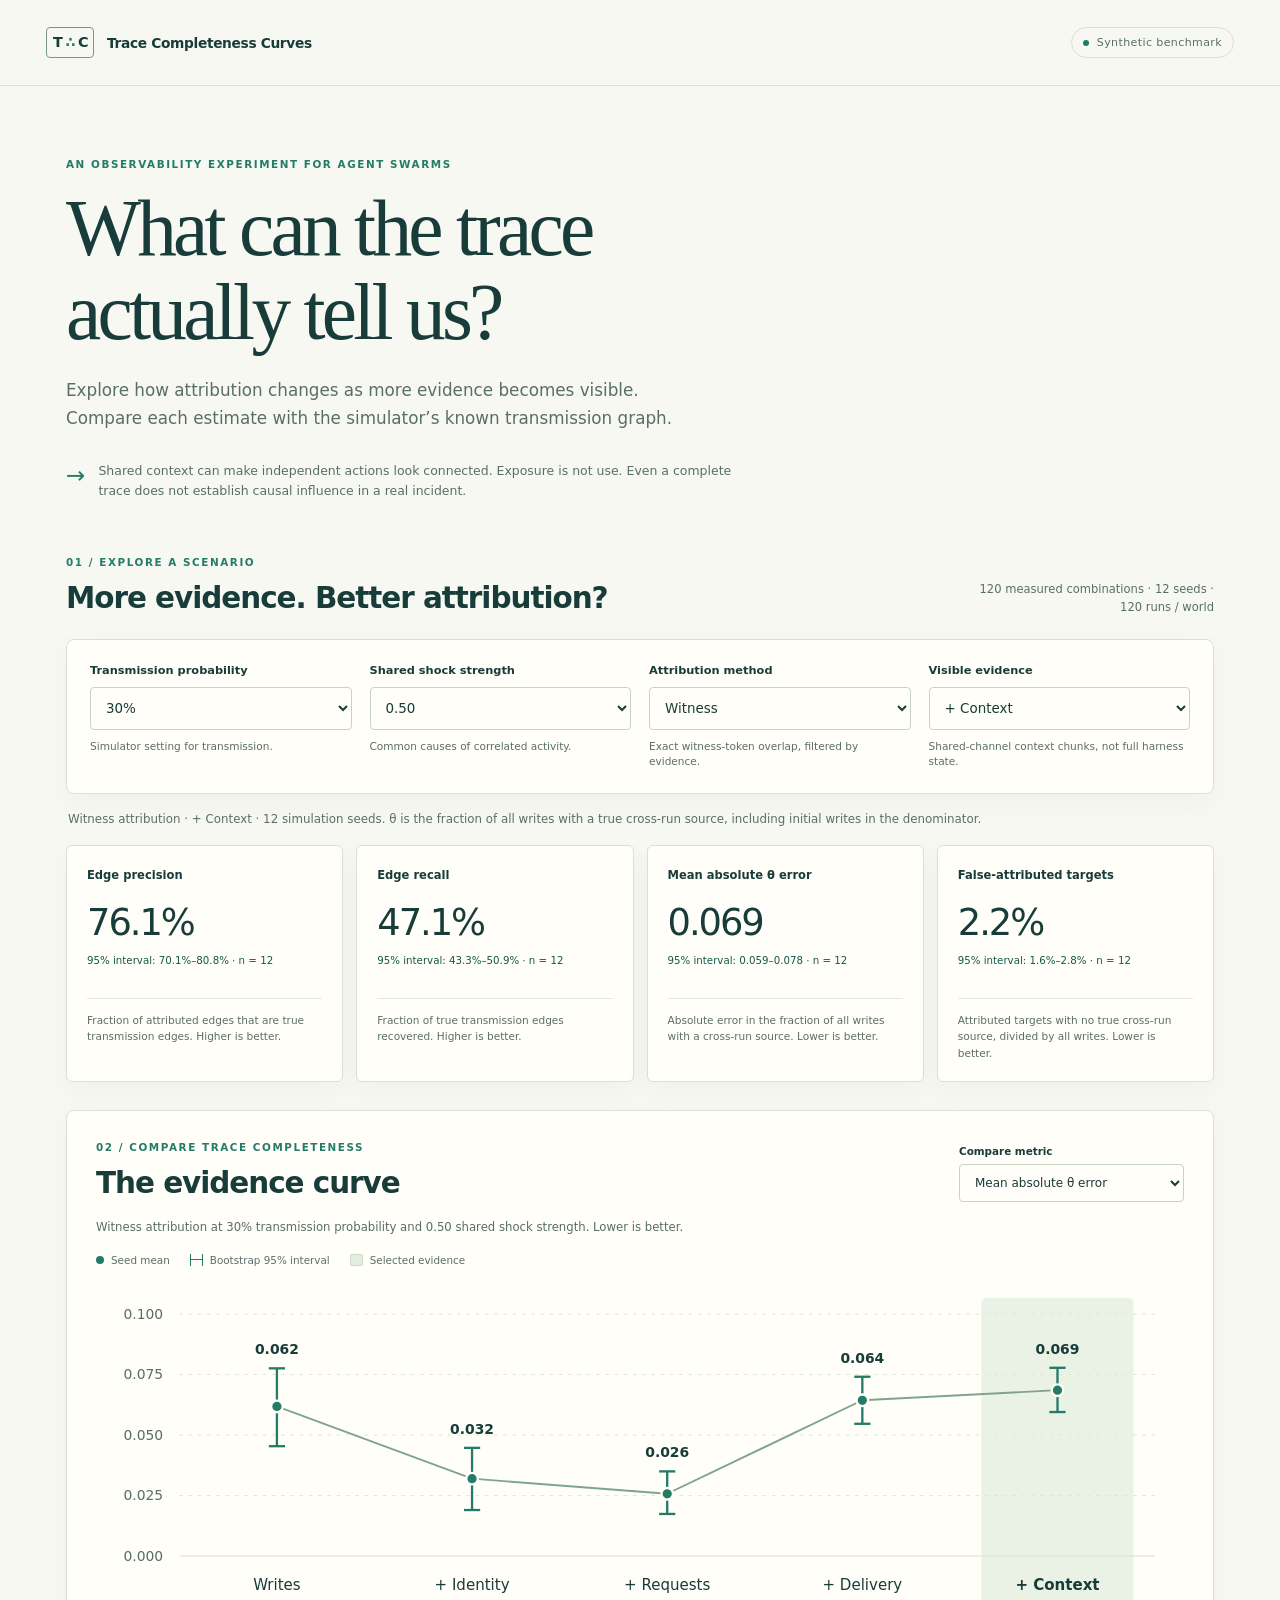
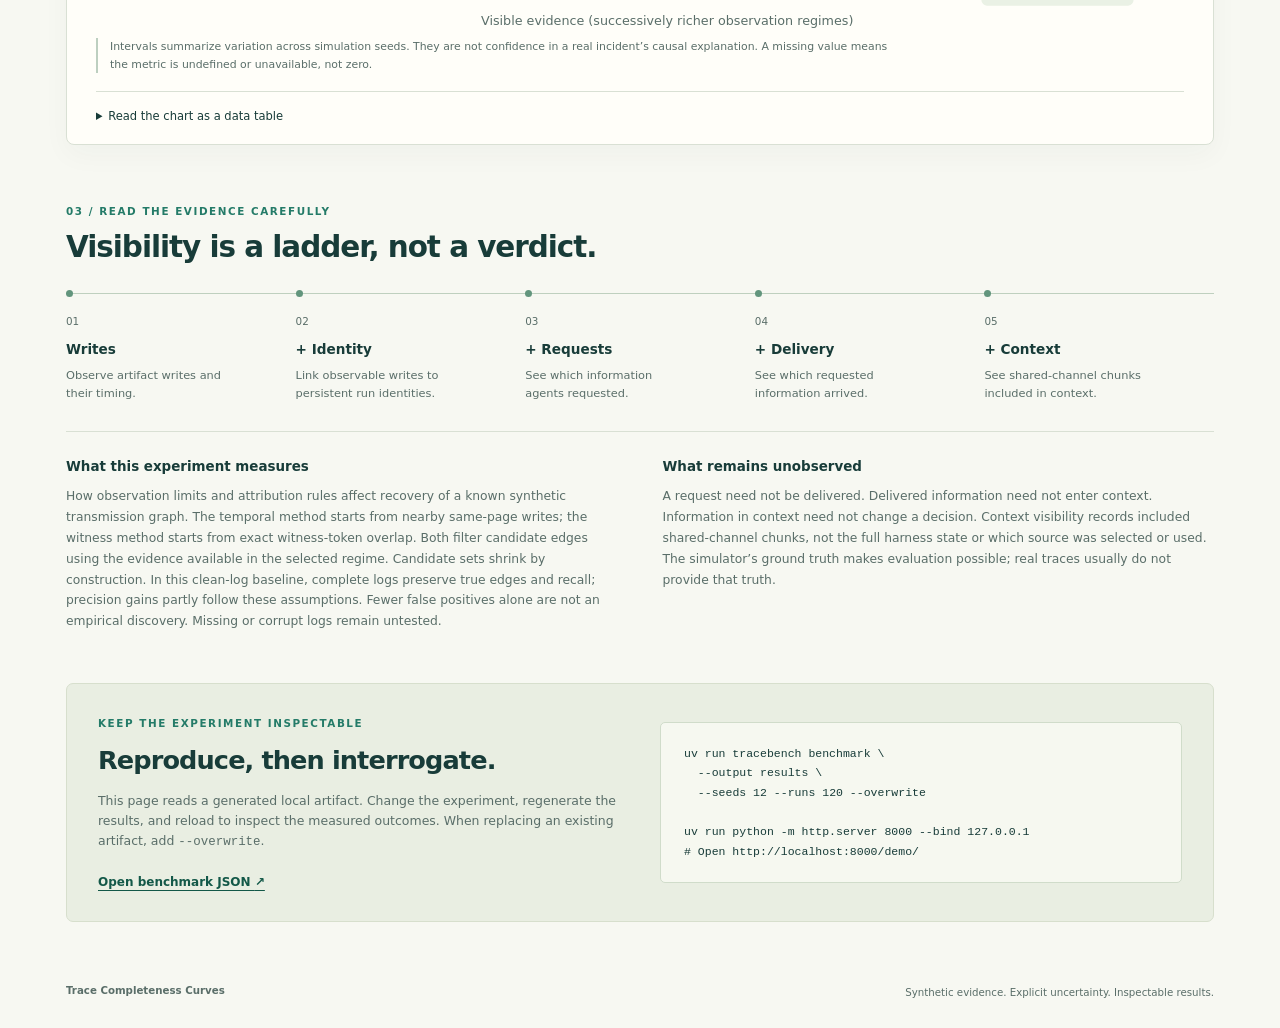
==== demo/index.html @ 36be8fa3 "Build trace completeness benchmark and evidence explorer" ====
<!doctype html>
<html lang="en">
  <head>
    <meta charset="utf-8">
    <meta name="viewport" content="width=device-width, initial-scale=1">
    <meta name="color-scheme" content="light">
    <title>Trace Completeness Curves · Evidence explorer</title>
    <link rel="stylesheet" href="style.css">
    <script src="app.js" defer></script>
  </head>
  <body>
    <a class="skip-link" href="#main">Skip to evidence explorer</a>
    <header class="site-header">
      <a class="brand" href="./" aria-label="Trace Completeness Curves home"><span class="brand-mark" aria-hidden="true">T<span>∴</span>C</span> Trace Completeness Curves</a>
      <span class="artifact-badge"><span aria-hidden="true"></span> Synthetic benchmark</span>
    </header>

    <main id="main">
      <section class="intro" aria-labelledby="page-title">
        <p class="eyebrow">An observability experiment for agent swarms</p>
        <h1 id="page-title">What can the trace<br>actually tell us?</h1>
        <p class="lead">Explore how attribution changes as more evidence becomes visible. Compare each estimate with the simulator’s known transmission graph.</p>
        <div class="intro-note"><span class="note-symbol" aria-hidden="true">→</span><p>Shared context can make independent actions look connected. Exposure is not use. Even a complete trace does not establish causal influence in a real incident.</p></div>
      </section>

      <section id="load-state" class="load-state" aria-live="polite" aria-atomic="true">
        <p id="load-title" class="load-title">Loading local experiment results…</p>
        <p id="load-detail">Reading results/benchmark.json. No example measurements are substituted.</p>
        <div id="recovery" hidden>
          <p>Generate the benchmark from the repository root, then serve this page over HTTP:</p>
          <pre><code>uv run tracebench benchmark --output results --seeds 12 --runs 120 --overwrite
uv run python -m http.server 8000 --bind 127.0.0.1</code></pre>
          <p>Open <code>http://localhost:8000/demo/</code>.</p>
          <button type="button" id="retry-button" class="retry-button">Try loading again <span aria-hidden="true">↻</span></button>
        </div>
      </section>

      <section id="explorer" hidden aria-labelledby="explorer-title">
        <div class="section-heading">
          <div><p class="eyebrow">01 / Explore a scenario</p><h2 id="explorer-title">More evidence. Better attribution?</h2></div>
          <p id="dataset-status" class="dataset-status"></p>
        </div>

        <form class="controls" aria-label="Experiment controls" onsubmit="return false">
          <div class="control"><label for="transmission">Transmission probability</label><select id="transmission"></select><p>Simulator setting for transmission.</p></div>
          <div class="control"><label for="shock">Shared shock strength</label><select id="shock"></select><p>Common causes of correlated activity.</p></div>
          <div class="control"><label for="method">Attribution method</label><select id="method"></select><p id="method-detail"></p></div>
          <div class="control"><label for="regime">Visible evidence</label><select id="regime"></select><p id="regime-detail"></p></div>
        </form>

        <div id="scenario-summary" class="scenario-summary" aria-live="polite" aria-atomic="true"></div>
        <div id="metrics" class="metric-grid" aria-label="Selected experiment metrics">
          <article class="metric-card"><p class="metric-label">Edge precision</p><p class="metric-value" id="precision-value">—</p><p class="metric-interval" id="precision-interval"></p><p class="metric-definition">Fraction of attributed edges that are true transmission edges. Higher is better.</p></article>
          <article class="metric-card"><p class="metric-label">Edge recall</p><p class="metric-value" id="recall-value">—</p><p class="metric-interval" id="recall-interval"></p><p class="metric-definition">Fraction of true transmission edges recovered. Higher is better.</p></article>
          <article class="metric-card"><p class="metric-label">Mean absolute θ error</p><p class="metric-value" id="absolute_error-value">—</p><p class="metric-interval" id="absolute_error-interval"></p><p class="metric-definition">Absolute error in the fraction of all writes with a cross-run source. Lower is better.</p></article>
          <article class="metric-card"><p class="metric-label">False-attributed targets</p><p class="metric-value" id="false_attributed_target_fraction-value">—</p><p class="metric-interval" id="false_attributed_target_fraction-interval"></p><p class="metric-definition">Attributed targets with no true cross-run source, divided by all writes. Lower is better.</p></article>
        </div>

        <section class="chart-panel" aria-labelledby="chart-heading">
          <div class="chart-heading"><div><p class="eyebrow">02 / Compare trace completeness</p><h2 id="chart-heading">The evidence curve</h2></div><div class="chart-metric"><label for="chart-metric">Compare metric</label><select id="chart-metric"><option value="absolute_error">Mean absolute θ error</option><option value="precision">Edge precision</option><option value="recall">Edge recall</option><option value="false_attributed_target_fraction">False-attributed targets</option><option value="false_positive_edges_per_target">False-positive edges / target</option></select></div></div>
          <p id="chart-description" class="chart-description"></p>
          <div class="chart-legend"><span><i class="legend-point" aria-hidden="true"></i> Seed mean</span><span><i class="legend-interval" aria-hidden="true"></i> Bootstrap 95% interval</span><span><i class="legend-selected" aria-hidden="true"></i> Selected evidence</span></div>
          <div id="chart" class="chart"></div>
          <p class="uncertainty-note">Intervals summarize variation across simulation seeds. They are not confidence in a real incident’s causal explanation. A missing value means the metric is undefined or unavailable, not zero.</p>
          <details class="data-table-disclosure"><summary>Read the chart as a data table</summary><div class="table-scroll"><table><caption id="table-caption">Measurements by visible evidence</caption><thead><tr><th scope="col">Visible evidence</th><th scope="col">Mean</th><th scope="col">95% interval</th><th scope="col">Seeds with a value</th></tr></thead><tbody id="chart-table"></tbody></table></div></details>
        </section>
      </section>

      <section class="interpretation" aria-labelledby="interpretation-heading">
        <div class="section-heading"><div><p class="eyebrow">03 / Read the evidence carefully</p><h2 id="interpretation-heading">Visibility is a ladder, not a verdict.</h2></div></div>
        <ol class="evidence-ladder">
          <li><span class="step-number">01</span><h3>Writes</h3><p>Observe artifact writes and their timing.</p></li>
          <li><span class="step-number">02</span><h3>+ Identity</h3><p>Link observable writes to persistent run identities.</p></li>
          <li><span class="step-number">03</span><h3>+ Requests</h3><p>See which information agents requested.</p></li>
          <li><span class="step-number">04</span><h3>+ Delivery</h3><p>See which requested information arrived.</p></li>
          <li><span class="step-number">05</span><h3>+ Context</h3><p>See shared-channel chunks included in context.</p></li>
        </ol>
        <div class="reading-notes"><article><h3>What this experiment measures</h3><p>How observation limits and attribution rules affect recovery of a known synthetic transmission graph. The temporal method starts from nearby same-page writes; the witness method starts from exact witness-token overlap. Both filter candidate edges using the evidence available in the selected regime. Candidate sets shrink by construction. In this clean-log baseline, complete logs preserve true edges and recall; precision gains partly follow these assumptions. Fewer false positives alone are not an empirical discovery. Missing or corrupt logs remain untested.</p></article><article><h3>What remains unobserved</h3><p>A request need not be delivered. Delivered information need not enter context. Information in context need not change a decision. Context visibility records included shared-channel chunks, not the full harness state or which source was selected or used. The simulator’s ground truth makes evaluation possible; real traces usually do not provide that truth.</p></article></div>
      </section>

      <section class="reproduce" aria-labelledby="reproduce-heading"><div><p class="eyebrow">Keep the experiment inspectable</p><h2 id="reproduce-heading">Reproduce, then interrogate.</h2><p>This page reads a generated local artifact. Change the experiment, regenerate the results, and reload to inspect the measured outcomes. When replacing an existing artifact, add <code>--overwrite</code>.</p><a href="../results/benchmark.json" class="artifact-link">Open benchmark JSON <span aria-hidden="true">↗</span></a></div><pre><code>uv run tracebench benchmark \
  --output results \
  --seeds 12 --runs 120 --overwrite

uv run python -m http.server 8000 --bind 127.0.0.1
# Open http://localhost:8000/demo/</code></pre></section>
    </main>
    <footer><span>Trace Completeness Curves</span><p>Synthetic evidence. Explicit uncertainty. Inspectable results.</p></footer>
  </body>
</html>
---- demo/style.css ----
:root {
  --ink:#183c39;
  --muted:#5a6e69;
  --paper:#f7f8f2;
  --surface:#fffef9;
  --border:#d9e0d4;
  --accent:#247b68;
  --accent-dark:#135848;
  --accent-pale:#e3eee1;
  --warning:#8c4f26;
  --shadow:0 10px 28px rgba(32,60,43,.035);
  font-family:Inter,ui-sans-serif,system-ui,-apple-system,BlinkMacSystemFont,"Segoe UI",sans-serif;
  color:var(--ink);
  background:var(--paper);
  font-synthesis:none;
  text-rendering:optimizeLegibility;
}
* {
  box-sizing:border-box;
}
body {
  margin:0;
}
a {
  color:var(--accent-dark);
  text-underline-offset:4px;
}
button,input,select {
  font:inherit;
}
button,select {
  cursor:pointer;
}
button:focus-visible,select:focus-visible,a:focus-visible,summary:focus-visible {
  outline:3px solid #b36124;
  outline-offset:4px;
}
p,h1,h2,h3 {
  margin:0;
}
p {
  line-height:1.6;
}
h1,h2,h3 {
  font-weight:550;
}
h2 {
  font-size:clamp(1.4rem,2.3vw,1.9rem);
  line-height:1.25;
  letter-spacing:-.035em;
}
h3 {
  font-size:1rem;
}
main {
  max-width:1240px;
  margin:auto;
  padding:0 46px;
}
.site-header {
  display:flex;
  align-items:center;
  justify-content:space-between;
  gap:20px;
  max-width:1360px;
  margin:auto;
  padding:27px 46px;
  border-bottom:1px solid var(--border);
}
.brand {
  display:flex;
  align-items:center;
  gap:13px;
  color:var(--ink);
  font-size:.86rem;
  font-weight:600;
  text-decoration:none;
  letter-spacing:-.025em;
}
.brand-mark {
  border:1px solid #78998a;
  border-radius:4px;
  padding:7px 6px;
  font-size:.9rem;
  line-height:1;
  letter-spacing:-.1em;
}
.brand-mark span {
  color:var(--accent);
  padding:0 4px;
}
.artifact-badge {
  display:flex;
  align-items:center;
  gap:8px;
  border:1px solid var(--border);
  border-radius:25px;
  font-size:.69rem;
  letter-spacing:.035em;
  padding:8px 11px;
  color:var(--muted);
  white-space:nowrap;
}
.artifact-badge>span {
  height:6px;
  width:6px;
  background:var(--accent);
  border-radius:50%;
}
.skip-link {
  position:absolute;
  top:-100px;
  left:20px;
  padding:12px;
  background:var(--surface);
  z-index:10;
}
.skip-link:focus {
  top:10px;
}
.intro {
  position:relative;
  padding:70px 0 53px;
  max-width:880px;
}
.eyebrow {
  text-transform:uppercase;
  letter-spacing:.15em;
  font-size:.65rem;
  font-weight:650;
  color:var(--accent);
  margin-bottom:13px;
}
h1 {
  font-family:Georgia,"Times New Roman",serif;
  font-weight:400;
  font-size:clamp(2.8rem,6.2vw,5.1rem);
  line-height:1.06;
  letter-spacing:-.047em;
}
.lead {
  color:var(--muted);
  max-width:615px;
  font-size:1.05rem;
  line-height:1.65;
  margin-top:23px;
}
.intro-note {
  display:flex;
  align-items:flex-start;
  gap:13px;
  max-width:670px;
  margin-top:29px;
}
.intro-note p {
  font-size:.78rem;
  color:var(--muted);
  line-height:1.6;
}
.note-symbol {
  font-size:1.45rem;
  line-height:1.2;
  color:var(--accent);
}
.section-heading {
  display:flex;
  justify-content:space-between;
  align-items:flex-end;
  gap:24px;
  margin-bottom:22px;
}
.section-heading .eyebrow,.chart-heading .eyebrow {
  margin-bottom:9px;
}
.dataset-status {
  font-size:.72rem;
  color:var(--muted);
  text-align:right;
  max-width:250px;
}
.controls {
  display:grid;
  grid-template-columns:repeat(4,minmax(0,1fr));
  gap:18px;
  background:var(--surface);
  border:1px solid var(--border);
  border-radius:8px;
  padding:23px;
  box-shadow:var(--shadow);
}
label {
  display:block;
  font-size:.71rem;
  font-weight:650;
  margin-bottom:10px;
}
select {
  width:100%;
  min-height:43px;
  border:1px solid #c7d3c5;
  border-radius:4px;
  color:var(--ink);
  padding:9px 28px 9px 11px;
  background-color:var(--surface);
  font-size:.84rem;
  line-height:1.4;
}
select:hover {
  border-color:var(--accent);
}
.control p {
  color:var(--muted);
  font-size:.66rem;
  margin-top:9px;
  line-height:1.5;
}
.scenario-summary {
  font-size:.74rem;
  color:var(--muted);
  padding:18px 2px 15px;
  min-height:51px;
}
.scenario-summary strong {
  color:var(--ink);
  font-weight:600;
}
.metric-grid {
  display:grid;
  grid-template-columns:repeat(4,minmax(0,1fr));
  gap:13px;
}
.metric-card {
  background:var(--surface);
  border:1px solid var(--border);
  border-radius:6px;
  padding:20px;
  box-shadow:var(--shadow);
}
.metric-label {
  font-size:.72rem;
  font-weight:600;
}
.metric-value {
  font-size:2.3rem;
  line-height:1.15;
  letter-spacing:-.055em;
  font-variant-numeric:tabular-nums;
  margin-top:17px;
  overflow-wrap:anywhere;
}
.metric-interval {
  font-size:.64rem;
  color:var(--accent-dark);
  margin-top:8px;
  font-variant-numeric:tabular-nums;
  min-height:32px;
}
.metric-definition {
  font-size:.66rem;
  line-height:1.55;
  color:var(--muted);
  border-top:1px solid #e5e9e0;
  margin-top:14px;
  padding-top:13px;
}
.chart-panel {
  border:1px solid var(--border);
  background:var(--surface);
  border-radius:8px;
  margin-top:28px;
  padding:28px 29px 18px;
  box-shadow:var(--shadow);
}
.chart-heading {
  display:flex;
  justify-content:space-between;
  align-items:flex-end;
  gap:24px;
}
.chart-metric {
  width:225px;
  flex-shrink:0;
}
.chart-metric label {
  font-size:.65rem;
  margin-bottom:7px;
}
.chart-metric select {
  font-size:.75rem;
  min-height:38px;
}
.chart-description {
  font-size:.73rem;
  color:var(--muted);
  margin-top:16px;
}
.chart-legend {
  display:flex;
  flex-wrap:wrap;
  gap:20px;
  margin-top:18px;
  font-size:.65rem;
  color:var(--muted);
}
.chart-legend span {
  display:flex;
  align-items:center;
  gap:7px;
}
.legend-point {
  width:8px;
  height:8px;
  border-radius:50%;
  background:var(--accent);
  display:inline-block;
}
.legend-interval {
  display:inline-block;
  width:13px;
  height:12px;
  border-left:1px solid var(--accent);
  border-right:1px solid var(--accent);
  position:relative;
}
.legend-interval:after {
  content:"";
  position:absolute;
  left:0;
  right:0;
  top:5px;
  border-top:1px solid var(--accent);
}
.legend-selected {
  display:inline-block;
  width:13px;
  height:12px;
  background:var(--accent-pale);
  border:1px solid #c9ddc6;
  border-radius:2px;
}
.chart {
  min-height:270px;
  width:100%;
  margin-top:11px;
}
.chart svg {
  display:block;
  width:100%;
  height:auto;
  overflow:visible;
}
.chart text {
  font-family:inherit;
  font-variant-numeric:tabular-nums;
}
.uncertainty-note {
  border-left:2px solid #bdcfc0;
  padding-left:12px;
  font-size:.68rem;
  color:var(--muted);
  margin:8px 0 18px;
  max-width:800px;
}
.data-table-disclosure {
  border-top:1px solid var(--border);
  padding-top:14px;
}
.data-table-disclosure summary {
  font-size:.72rem;
  cursor:pointer;
  width:fit-content;
  padding:3px 0;
}
.table-scroll {
  overflow:auto;
  margin-top:16px;
}
table {
  border-collapse:collapse;
  width:100%;
  font-size:.73rem;
  text-align:left;
  font-variant-numeric:tabular-nums;
}
caption {
  text-align:left;
  color:var(--muted);
  font-size:.7rem;
  padding-bottom:12px;
}
th,td {
  padding:11px 12px;
  border-top:1px solid var(--border);
  white-space:nowrap;
}
th {
  font-weight:600;
}
tbody tr.selected {
  background:var(--accent-pale);
}
.interpretation {
  margin:58px 0 0;
}
.evidence-ladder {
  display:grid;
  grid-template-columns:repeat(5,minmax(0,1fr));
  list-style:none;
  padding:0;
  margin:27px 0 29px;
  border-top:1px solid #bfd0bf;
}
.evidence-ladder li {
  position:relative;
  padding:21px 17px 0 0;
}
.evidence-ladder li:before {
  content:"";
  position:absolute;
  top:-4px;
  left:0;
  width:7px;
  height:7px;
  border-radius:50%;
  background:#62957d;
}
.step-number {
  display:block;
  font-size:.65rem;
  font-variant-numeric:tabular-nums;
  color:var(--muted);
  margin-bottom:14px;
}
.evidence-ladder h3 {
  font-size:.85rem;
  font-weight:600;
}
.evidence-ladder p {
  font-size:.71rem;
  margin-top:9px;
  color:var(--muted);
  max-width:165px;
}
.reading-notes {
  display:grid;
  grid-template-columns:1fr 1fr;
  gap:45px;
  padding-top:27px;
  border-top:1px solid var(--border);
}
.reading-notes h3 {
  font-size:.84rem;
  font-weight:600;
}
.reading-notes p {
  font-size:.77rem;
  color:var(--muted);
  margin-top:12px;
  line-height:1.7;
}
.reproduce {
  display:grid;
  grid-template-columns:1fr 1fr;
  gap:40px;
  background:#e9eee2;
  border:1px solid #d7dfcd;
  border-radius:7px;
  padding:31px;
  margin-top:51px;
}
.reproduce h2 {
  font-size:1.6rem;
}
.reproduce p:not(.eyebrow) {
  font-size:.78rem;
  color:var(--muted);
  margin-top:14px;
}
.artifact-link {
  display:inline-block;
  font-size:.75rem;
  font-weight:600;
  margin-top:22px;
}
pre {
  font-family:ui-monospace,SFMono-Regular,Consolas,monospace;
  white-space:pre-wrap;
  overflow-wrap:anywhere;
  font-size:.72rem;
  line-height:1.7;
  margin:0;
  padding:21px 23px;
  border-radius:5px;
  background:#f6f8f0;
  border:1px solid #d0dcca;
  color:var(--ink);
}
.reproduce pre {
  align-self:center;
}
footer {
  max-width:1240px;
  margin:35px auto 0;
  padding:27px 46px 30px;
  display:flex;
  justify-content:space-between;
  gap:16px;
  font-size:.64rem;
  color:var(--muted);
}
footer span {
  font-weight:600;
}
footer p {
  font-size:.64rem;
}
.load-state {
  padding:27px;
  border:1px solid var(--border);
  background:var(--surface);
  border-radius:8px;
}
.load-title {
  font-weight:600;
  font-size:1.05rem;
}
.load-state p:not(.load-title) {
  font-size:.8rem;
  margin-top:10px;
  color:var(--muted);
}
.load-state.is-error {
  border-color:#d9c6ab;
}
.load-state.is-error .load-title {
  color:var(--warning);
}
.load-state pre {
  margin-top:16px;
  max-width:650px;
}
.retry-button {
  margin-top:19px;
  background:var(--accent-dark);
  color:white;
  border:0;
  border-radius:4px;
  padding:11px 16px;
  font-size:.78rem;
}
.retry-button span {
  margin-left:15px;
}
[hidden] {
  display:none!important;
}
@media(min-width:1400px) {
  main {
    padding-top:12px;
  }
  .intro {
    padding-bottom:65px;
  }
}
@media(max-width:900px) {
  main {
    padding:0 28px;
  }
  .site-header {
    padding:23px 28px;
  }
  .controls {
    grid-template-columns:repeat(2,minmax(0,1fr));
    gap:20px;
  }
  .metric-grid {
    grid-template-columns:repeat(2,minmax(0,1fr));
  }
  .metric-card {
    padding:21px;
  }
  .metric-value {
    font-size:2.3rem;
  }
  .metric-interval {
    min-height:0;
  }
  .intro {
    padding-top:53px;
  }
  .chart-panel {
    padding:24px 20px 18px;
  }
  .evidence-ladder p {
    font-size:.68rem;
  }
  .reproduce {
    gap:25px;
    padding:26px;
  }
  footer {
    padding-left:28px;
    padding-right:28px;
  }
  .chart {
    min-height:0;
  }
}
@media(max-width:600px) {
  main {
    padding:0 19px;
  }
  .site-header {
    padding:19px;
    gap:12px;
  }
  .brand {
    font-size:.72rem;
    max-width:195px;
    gap:9px;
  }
  .brand-mark {
    font-size:.8rem;
    flex-shrink:0;
  }
  .artifact-badge {
    font-size:.58rem;
    padding:7px 9px;
  }
  .artifact-badge>span {
    display:none;
  }
  .intro {
    padding:45px 0 35px;
  }
  .lead {
    font-size:.92rem;
  }
  .intro-note {
    margin-top:23px;
  }
  .section-heading {
    display:block;
  }
  .dataset-status {
    text-align:left;
    margin-top:12px;
    max-width:none;
  }
  .controls {
    padding:17px;
    gap:20px 12px;
  }
  .control label {
    font-size:.65rem;
    min-height:16px;
  }
  .control select {
    font-size:.75rem;
    padding-left:8px;
  }
  .control p {
    font-size:.63rem;
  }
  .metric-grid {
    gap:10px;
  }
  .metric-card {
    padding:16px 14px;
  }
  .metric-label {
    font-size:.67rem;
    min-height:20px;
  }
  .metric-value {
    font-size:1.95rem;
  }
  .metric-interval {
    font-size:.6rem;
    min-height:29px;
  }
  .metric-definition {
    font-size:.64rem;
  }
  .chart-heading {
    display:block;
  }
  .chart-metric {
    width:100%;
    margin-top:21px;
  }
  .chart-panel {
    padding:22px 14px 16px;
  }
  .chart-legend {
    gap:11px;
    font-size:.57rem;
  }
  .chart-description {
    font-size:.69rem;
  }
  .uncertainty-note {
    font-size:.65rem;
  }
  .evidence-ladder {
    display:block;
    border-top:0;
    border-left:1px solid #bfd0bf;
    margin-left:4px;
    margin-top:24px;
  }
  .evidence-ladder li {
    display:grid;
    grid-template-columns:28px 84px 1fr;
    gap:12px;
    padding:0 0 23px 18px;
    align-items:baseline;
  }
  .evidence-ladder li:last-child {
    padding-bottom:0;
  }
  .evidence-ladder li:before {
    top:7px;
    left:-4px;
  }
  .step-number {
    margin:0;
  }
  .evidence-ladder h3 {
    font-size:.77rem;
  }
  .evidence-ladder p {
    max-width:none;
    margin:0;
    font-size:.7rem;
  }
  .reading-notes {
    grid-template-columns:1fr;
    gap:24px;
  }
  .interpretation {
    margin-top:41px;
  }
  .reproduce {
    grid-template-columns:1fr;
    padding:23px;
    gap:24px;
    margin-top:35px;
  }
  .reproduce pre {
    font-size:.65rem;
    padding:17px;
  }
  footer {
    padding:20px 19px;
    display:block;
    margin-top:23px;
  }
  footer p {
    margin-top:7px;
  }
  .load-state {
    padding:21px;
  }
  .load-state pre {
    padding:15px;
    font-size:.64rem;
  }
}
@media(prefers-reduced-motion:no-preference) {
  button,select,a {
    transition:background-color .15s,border-color .15s;
  }
  button:hover {
    background:#216b57;
  }
}
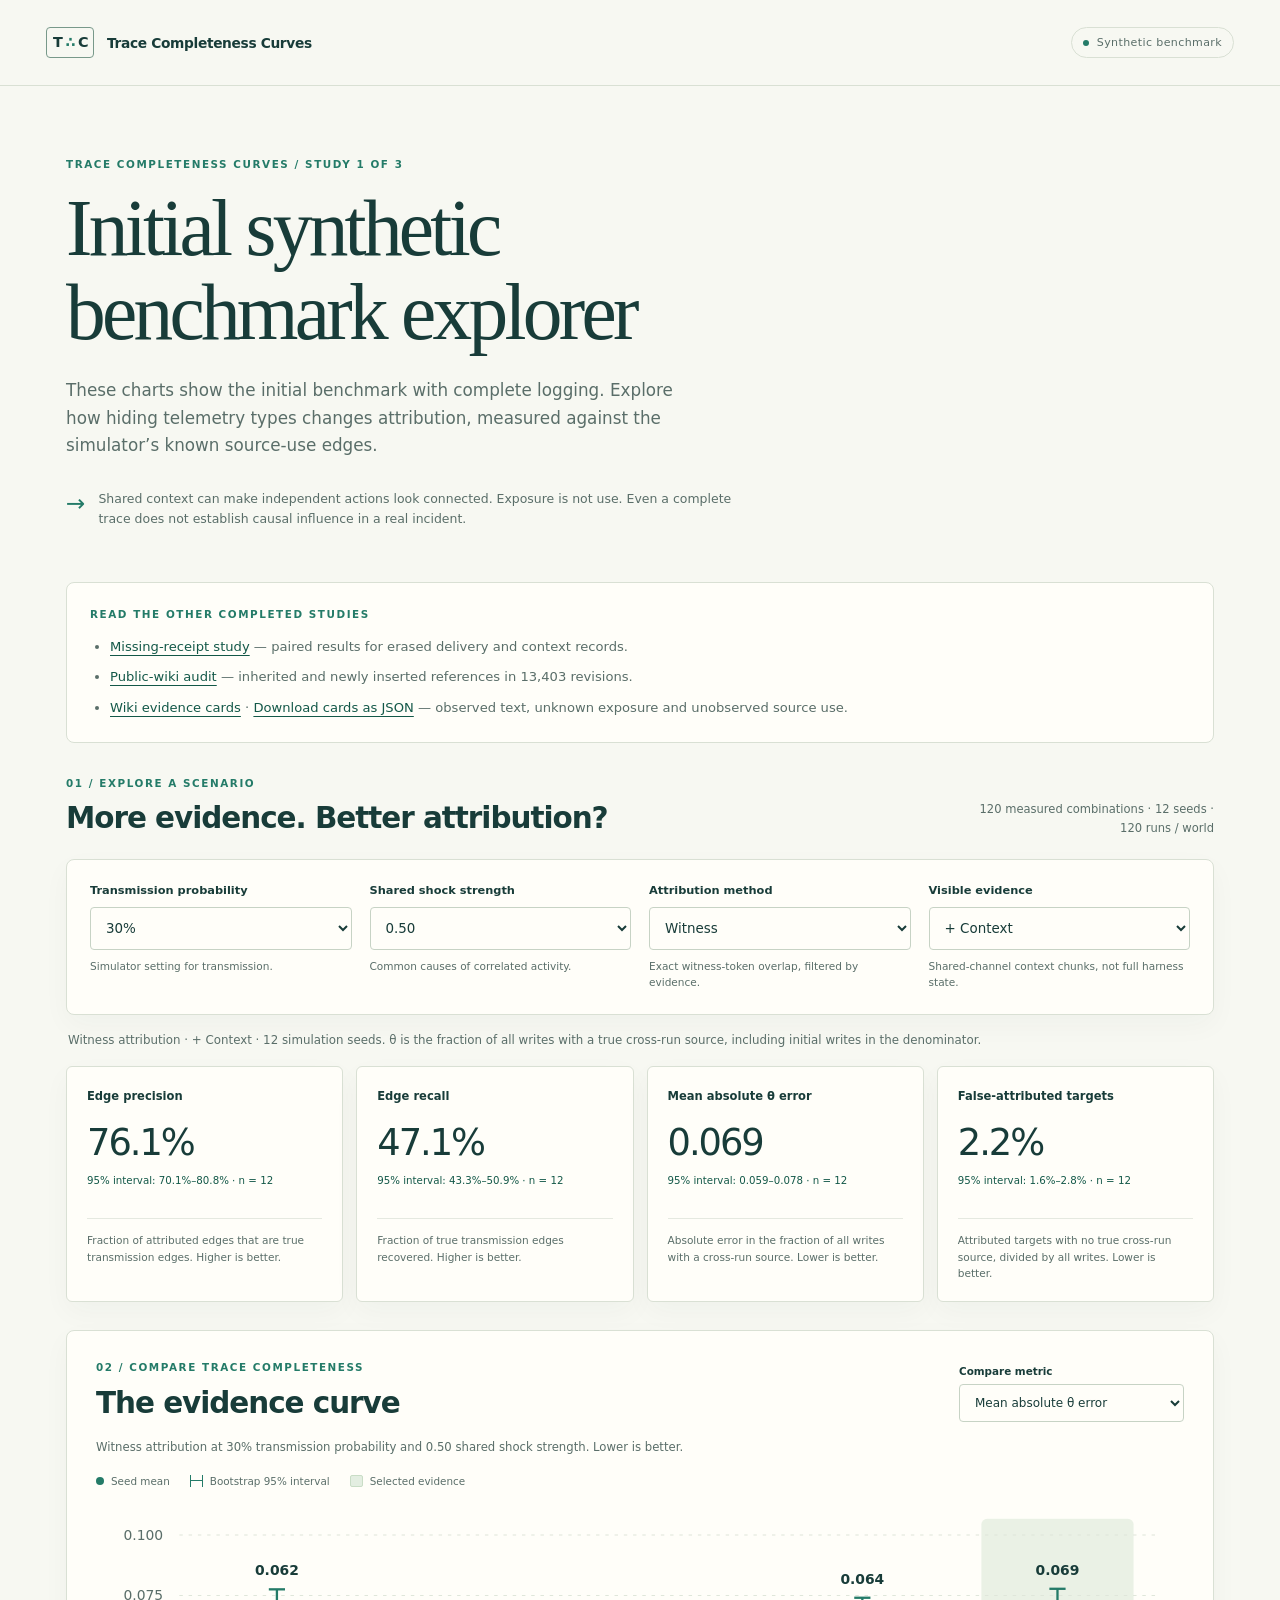
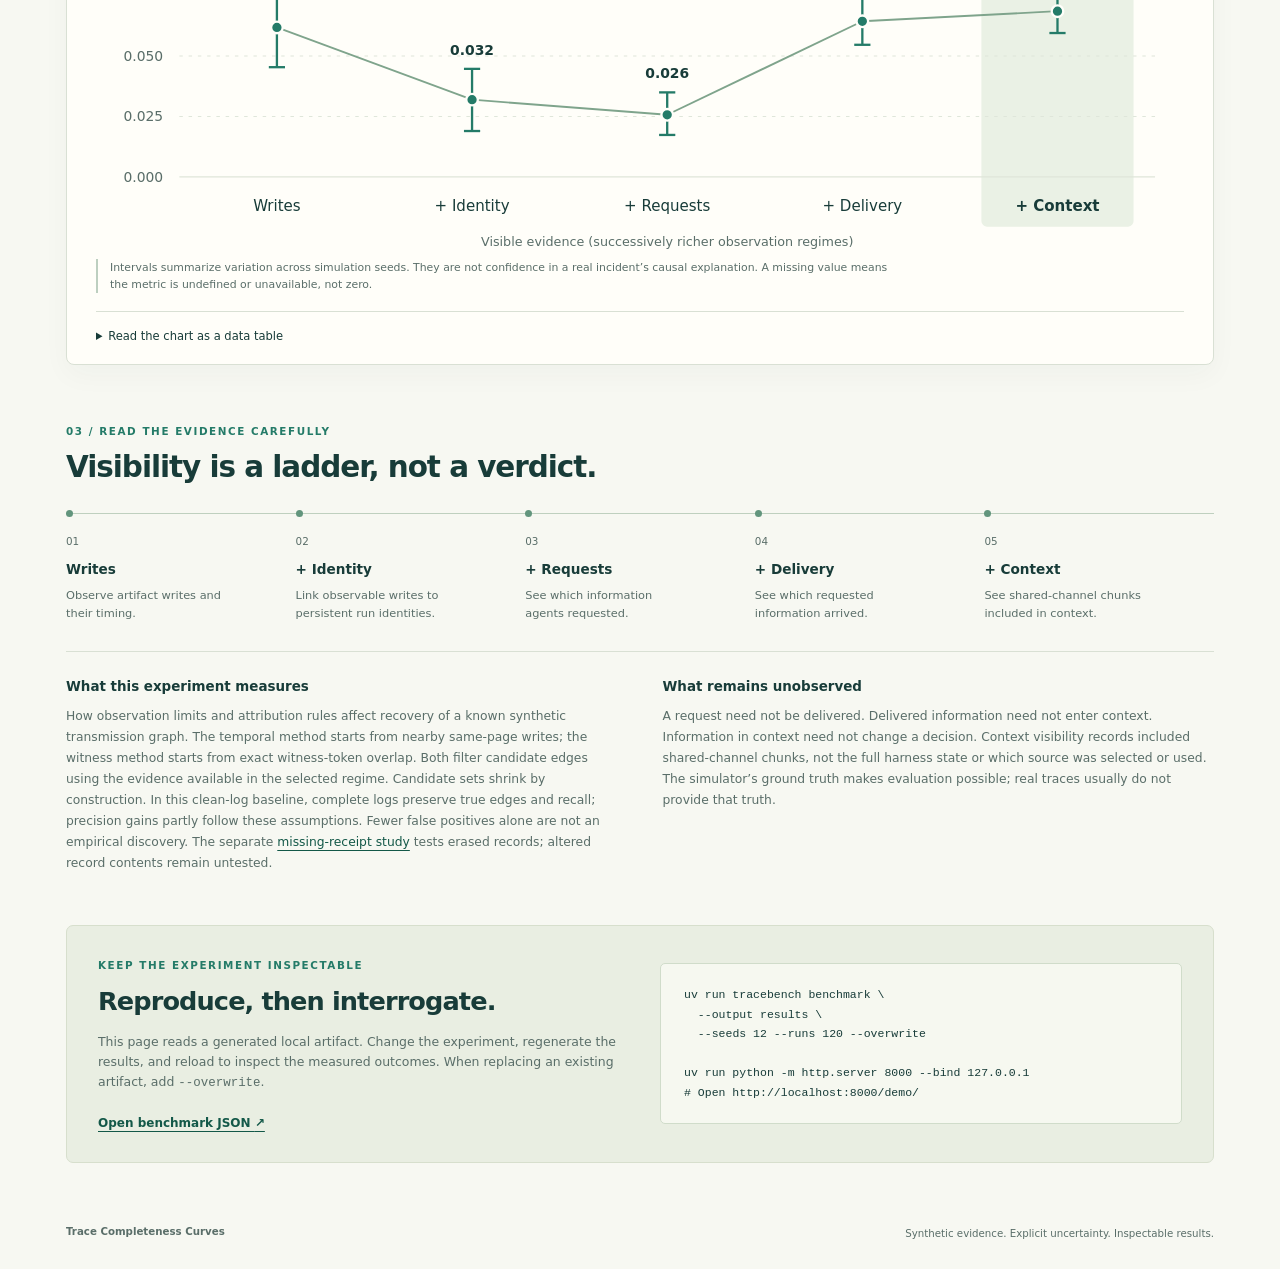
==== commit 7abea1a8: "Present all completed studies in project entry points" ====
--- a/demo/index.html
+++ b/demo/index.html
@@ -4,7 +4,7 @@
     <meta charset="utf-8">
     <meta name="viewport" content="width=device-width, initial-scale=1">
     <meta name="color-scheme" content="light">
-    <title>Trace Completeness Curves · Evidence explorer</title>
+    <title>Trace Completeness Curves · Initial synthetic benchmark explorer</title>
     <link rel="stylesheet" href="style.css">
     <script src="app.js" defer></script>
   </head>
@@ -17,11 +17,20 @@
 
     <main id="main">
       <section class="intro" aria-labelledby="page-title">
-        <p class="eyebrow">An observability experiment for agent swarms</p>
-        <h1 id="page-title">What can the trace<br>actually tell us?</h1>
-        <p class="lead">Explore how attribution changes as more evidence becomes visible. Compare each estimate with the simulator’s known transmission graph.</p>
+        <p class="eyebrow">Trace Completeness Curves / Study 1 of 3</p>
+        <h1 id="page-title">Initial synthetic<br>benchmark explorer</h1>
+        <p class="lead">These charts show the initial benchmark with complete logging. Explore how hiding telemetry types changes attribution, measured against the simulator’s known source-use edges.</p>
         <div class="intro-note"><span class="note-symbol" aria-hidden="true">→</span><p>Shared context can make independent actions look connected. Exposure is not use. Even a complete trace does not establish causal influence in a real incident.</p></div>
       </section>
+
+      <nav class="study-links" aria-label="Other completed studies">
+        <p class="eyebrow">Read the other completed studies</p>
+        <ul>
+          <li><a href="../studies/missing_receipts/results/REPORT.md">Missing-receipt study</a> — paired results for erased delivery and context records.</li>
+          <li><a href="../studies/wiki_case_study/REPORT.md">Public-wiki audit</a> — inherited and newly inserted references in 13,403 revisions.</li>
+          <li><a href="../studies/wiki_case_study/results/REPORT.md#source-linked-evidence-cards">Wiki evidence cards</a> · <a href="../studies/wiki_case_study/results/evidence_cards.json">Download cards as JSON</a> — observed text, unknown exposure and unobserved source use.</li>
+        </ul>
+      </nav>
 
       <section id="load-state" class="load-state" aria-live="polite" aria-atomic="true">
         <p id="load-title" class="load-title">Loading local experiment results…</p>
@@ -75,7 +84,7 @@
           <li><span class="step-number">04</span><h3>+ Delivery</h3><p>See which requested information arrived.</p></li>
           <li><span class="step-number">05</span><h3>+ Context</h3><p>See shared-channel chunks included in context.</p></li>
         </ol>
-        <div class="reading-notes"><article><h3>What this experiment measures</h3><p>How observation limits and attribution rules affect recovery of a known synthetic transmission graph. The temporal method starts from nearby same-page writes; the witness method starts from exact witness-token overlap. Both filter candidate edges using the evidence available in the selected regime. Candidate sets shrink by construction. In this clean-log baseline, complete logs preserve true edges and recall; precision gains partly follow these assumptions. Fewer false positives alone are not an empirical discovery. Missing or corrupt logs remain untested.</p></article><article><h3>What remains unobserved</h3><p>A request need not be delivered. Delivered information need not enter context. Information in context need not change a decision. Context visibility records included shared-channel chunks, not the full harness state or which source was selected or used. The simulator’s ground truth makes evaluation possible; real traces usually do not provide that truth.</p></article></div>
+        <div class="reading-notes"><article><h3>What this experiment measures</h3><p>How observation limits and attribution rules affect recovery of a known synthetic transmission graph. The temporal method starts from nearby same-page writes; the witness method starts from exact witness-token overlap. Both filter candidate edges using the evidence available in the selected regime. Candidate sets shrink by construction. In this clean-log baseline, complete logs preserve true edges and recall; precision gains partly follow these assumptions. Fewer false positives alone are not an empirical discovery. The separate <a href="../studies/missing_receipts/results/REPORT.md">missing-receipt study</a> tests erased records; altered record contents remain untested.</p></article><article><h3>What remains unobserved</h3><p>A request need not be delivered. Delivered information need not enter context. Information in context need not change a decision. Context visibility records included shared-channel chunks, not the full harness state or which source was selected or used. The simulator’s ground truth makes evaluation possible; real traces usually do not provide that truth.</p></article></div>
       </section>
 
       <section class="reproduce" aria-labelledby="reproduce-heading"><div><p class="eyebrow">Keep the experiment inspectable</p><h2 id="reproduce-heading">Reproduce, then interrogate.</h2><p>This page reads a generated local artifact. Change the experiment, regenerate the results, and reload to inspect the measured outcomes. When replacing an existing artifact, add <code>--overwrite</code>.</p><a href="../results/benchmark.json" class="artifact-link">Open benchmark JSON <span aria-hidden="true">↗</span></a></div><pre><code>uv run tracebench benchmark \
--- a/demo/style.css
+++ b/demo/style.css
@@ -162,6 +162,23 @@
   line-height:1.2;
   color:var(--accent);
 }
+.study-links {
+  padding:23px;
+  margin-bottom:32px;
+  border:1px solid var(--border);
+  border-radius:8px;
+  background:var(--surface);
+}
+.study-links ul {
+  margin:0;
+  padding-left:20px;
+  color:var(--muted);
+  font-size:.82rem;
+  line-height:1.65;
+}
+.study-links li+li {
+  margin-top:9px;
+}
 .section-heading {
   display:flex;
   justify-content:space-between;
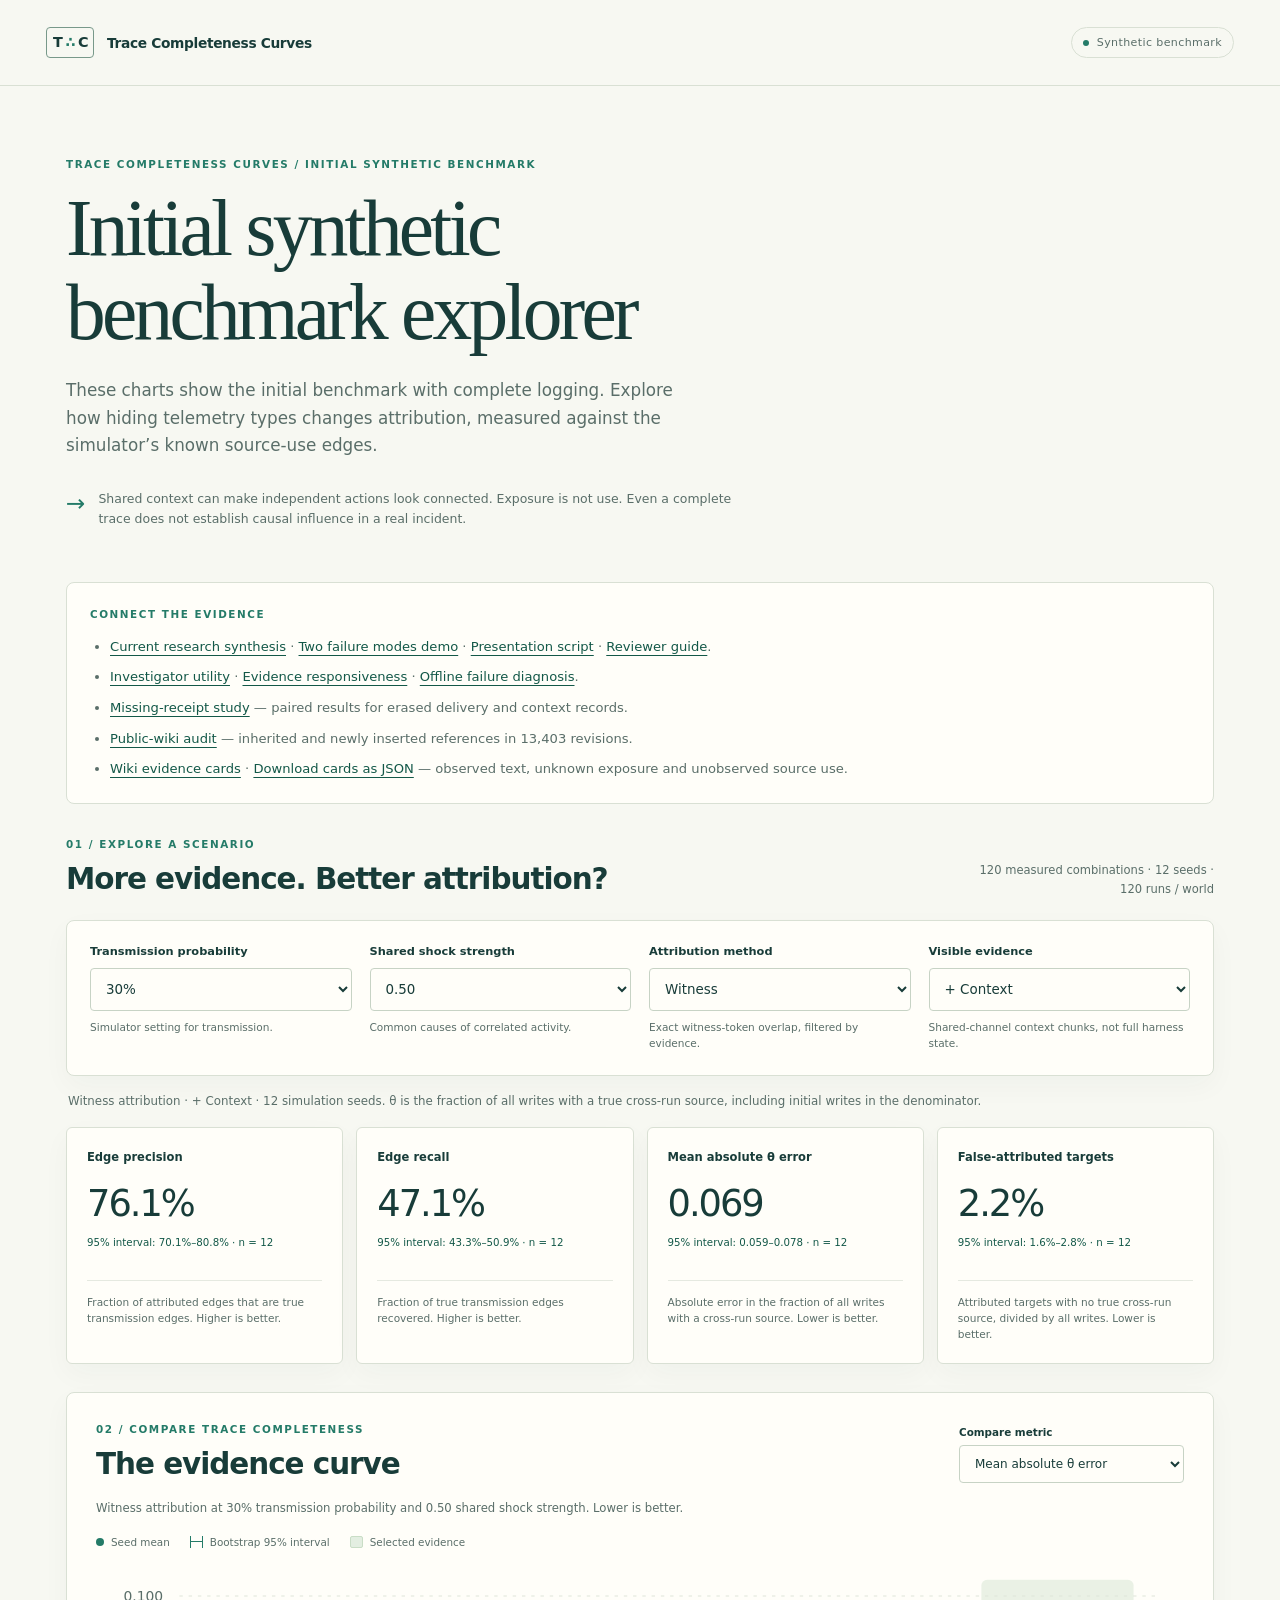
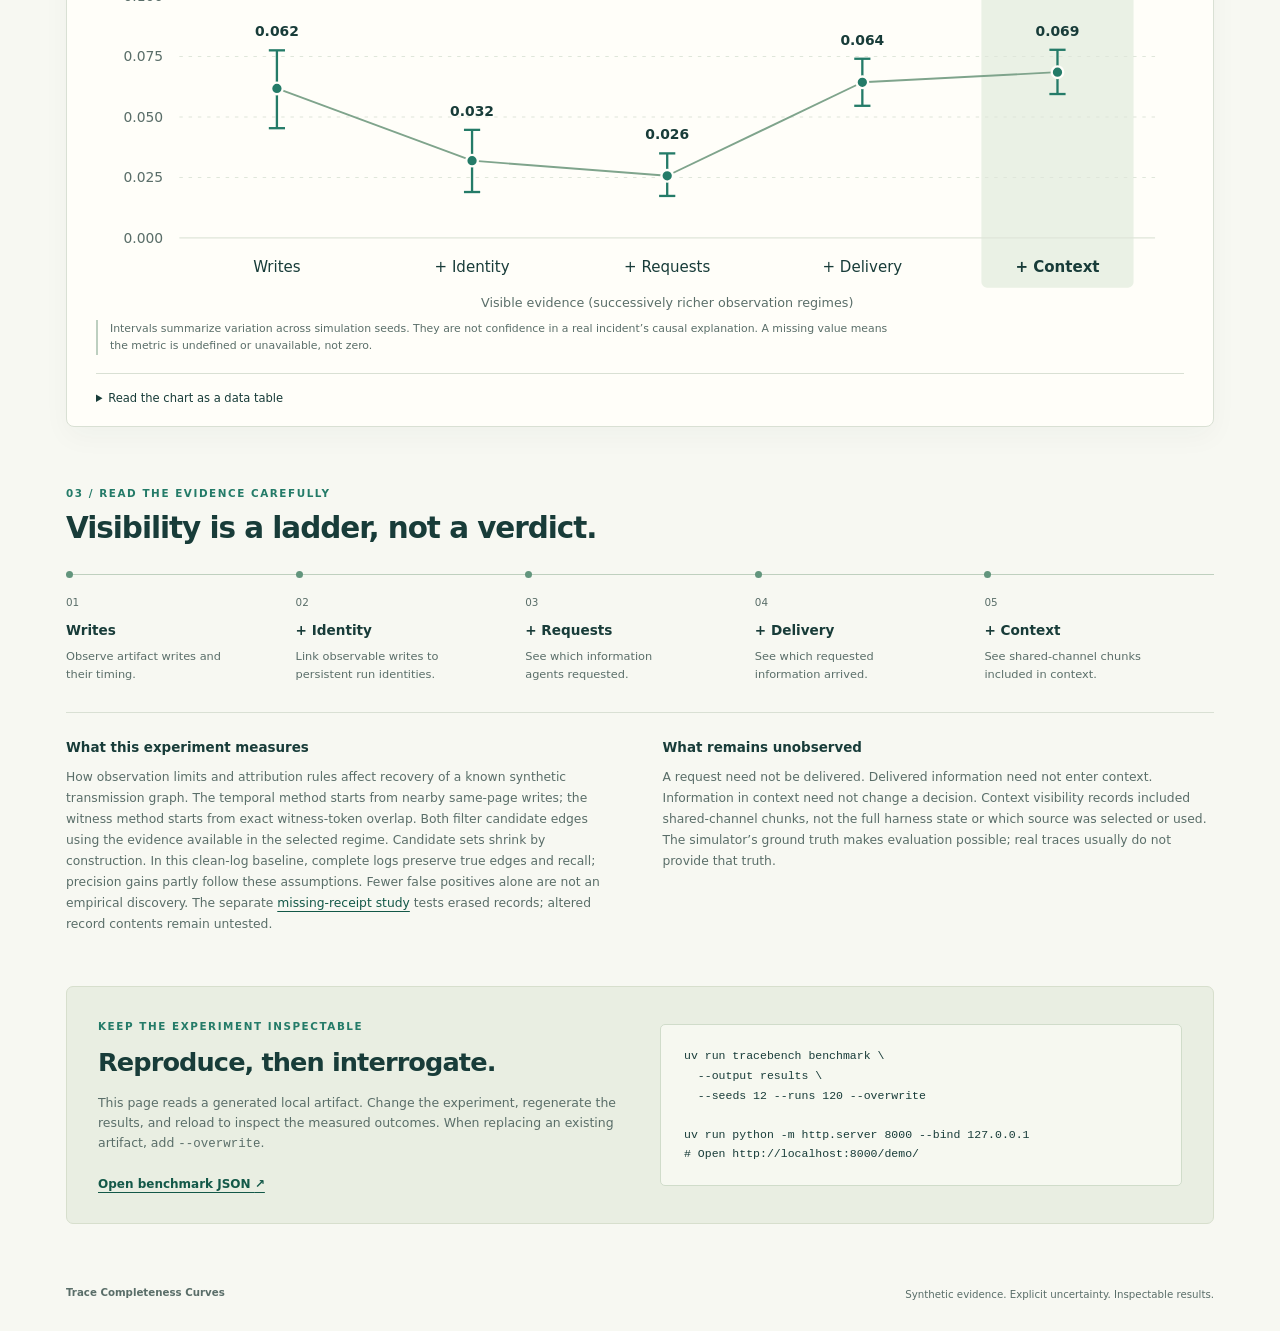
==== commit 859c24c2: "Consolidate research submission and failure demonstration" ====
--- a/demo/index.html
+++ b/demo/index.html
@@ -17,15 +17,17 @@
 
     <main id="main">
       <section class="intro" aria-labelledby="page-title">
-        <p class="eyebrow">Trace Completeness Curves / Study 1 of 3</p>
+        <p class="eyebrow">Trace Completeness Curves / Initial synthetic benchmark</p>
         <h1 id="page-title">Initial synthetic<br>benchmark explorer</h1>
         <p class="lead">These charts show the initial benchmark with complete logging. Explore how hiding telemetry types changes attribution, measured against the simulator’s known source-use edges.</p>
         <div class="intro-note"><span class="note-symbol" aria-hidden="true">→</span><p>Shared context can make independent actions look connected. Exposure is not use. Even a complete trace does not establish causal influence in a real incident.</p></div>
       </section>
 
-      <nav class="study-links" aria-label="Other completed studies">
-        <p class="eyebrow">Read the other completed studies</p>
+      <nav class="study-links" aria-label="Research synthesis and completed evidence">
+        <p class="eyebrow">Connect the evidence</p>
         <ul>
+          <li><a href="../docs/FINAL_SUBMISSION.md">Current research synthesis</a> · <a href="failure_modes.html">Two failure modes demo</a> · <a href="../docs/DEMO_WALKTHROUGH.md">Presentation script</a> · <a href="../docs/REVIEWER_GUIDE.md">Reviewer guide</a>.</li>
+          <li><a href="../studies/investigator_utility/openrouter_v1/results/REPORT.md">Investigator utility</a> · <a href="../studies/evidence_responsiveness/results/REPORT.md">Evidence responsiveness</a> · <a href="../studies/evidence_responsiveness/offline_failure_audit/REPORT.md">Offline failure diagnosis</a>.</li>
           <li><a href="../studies/missing_receipts/results/REPORT.md">Missing-receipt study</a> — paired results for erased delivery and context records.</li>
           <li><a href="../studies/wiki_case_study/REPORT.md">Public-wiki audit</a> — inherited and newly inserted references in 13,403 revisions.</li>
           <li><a href="../studies/wiki_case_study/results/REPORT.md#source-linked-evidence-cards">Wiki evidence cards</a> · <a href="../studies/wiki_case_study/results/evidence_cards.json">Download cards as JSON</a> — observed text, unknown exposure and unobserved source use.</li>
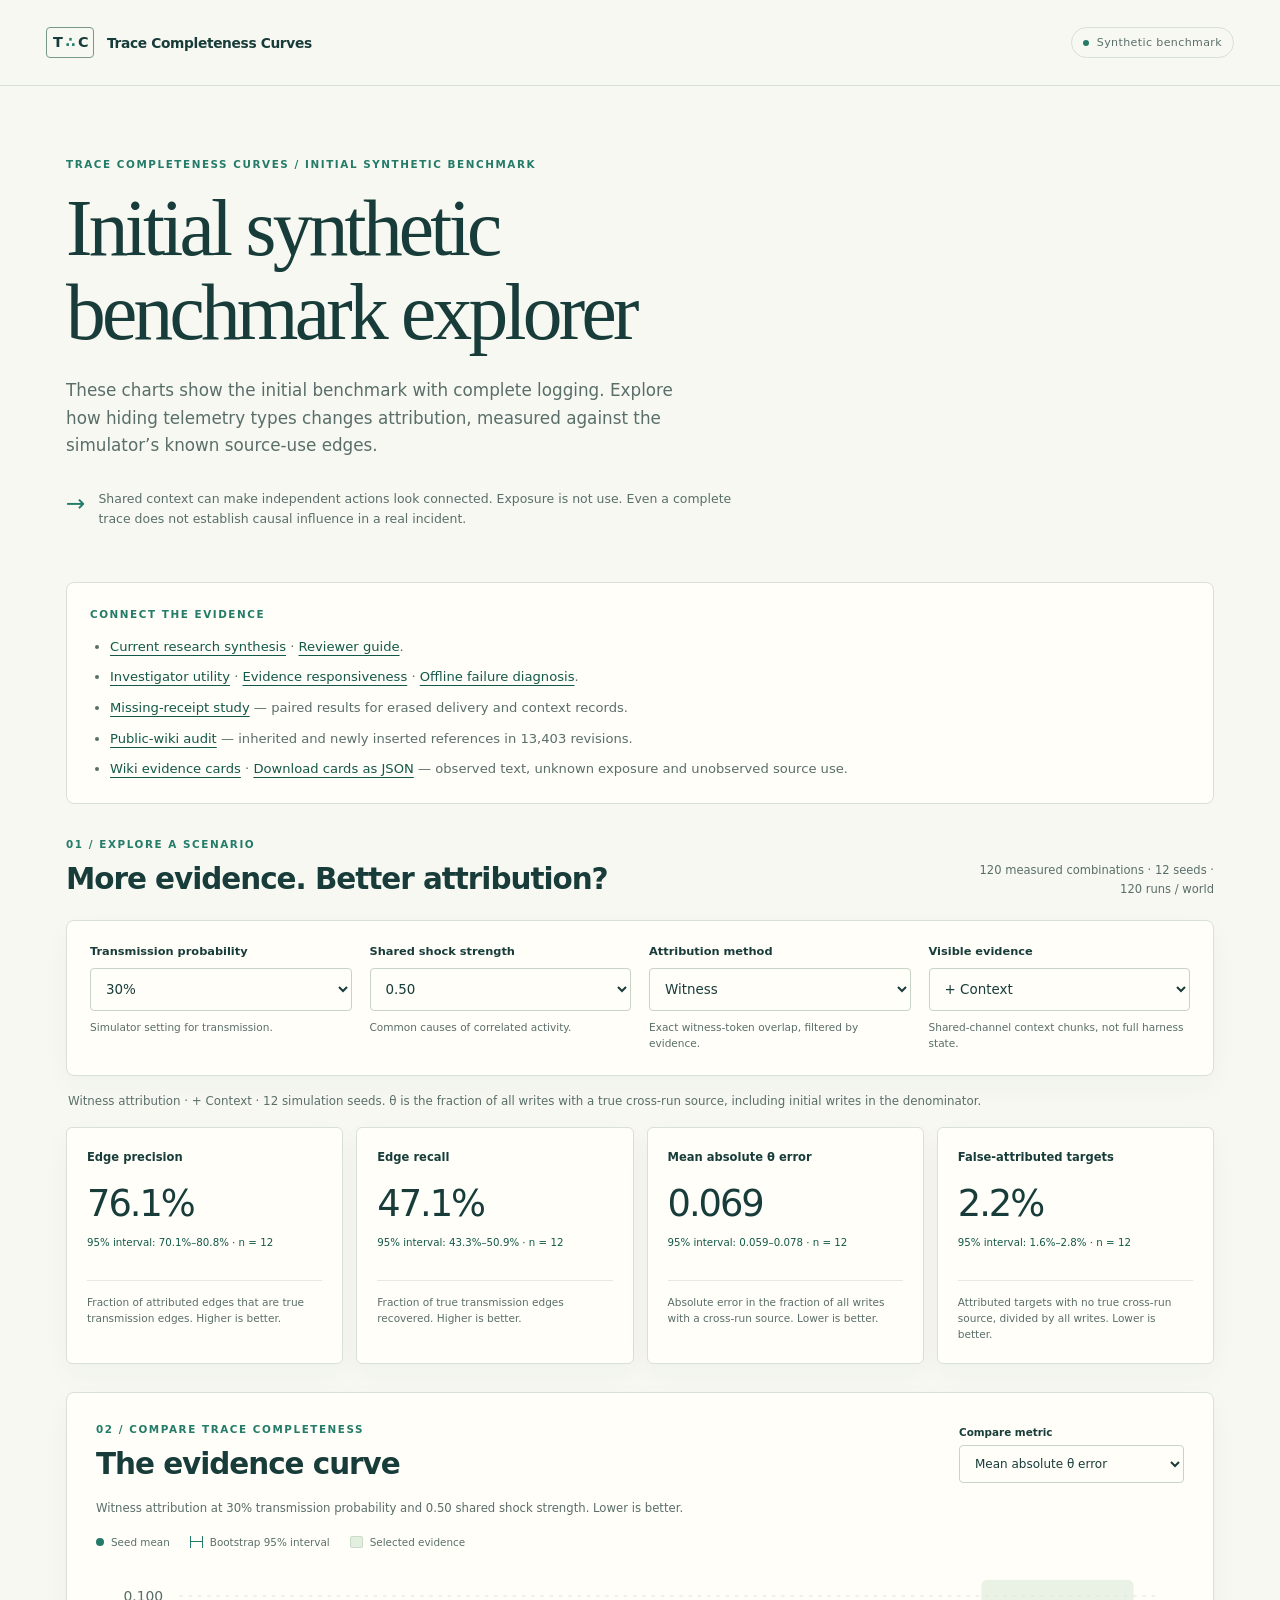
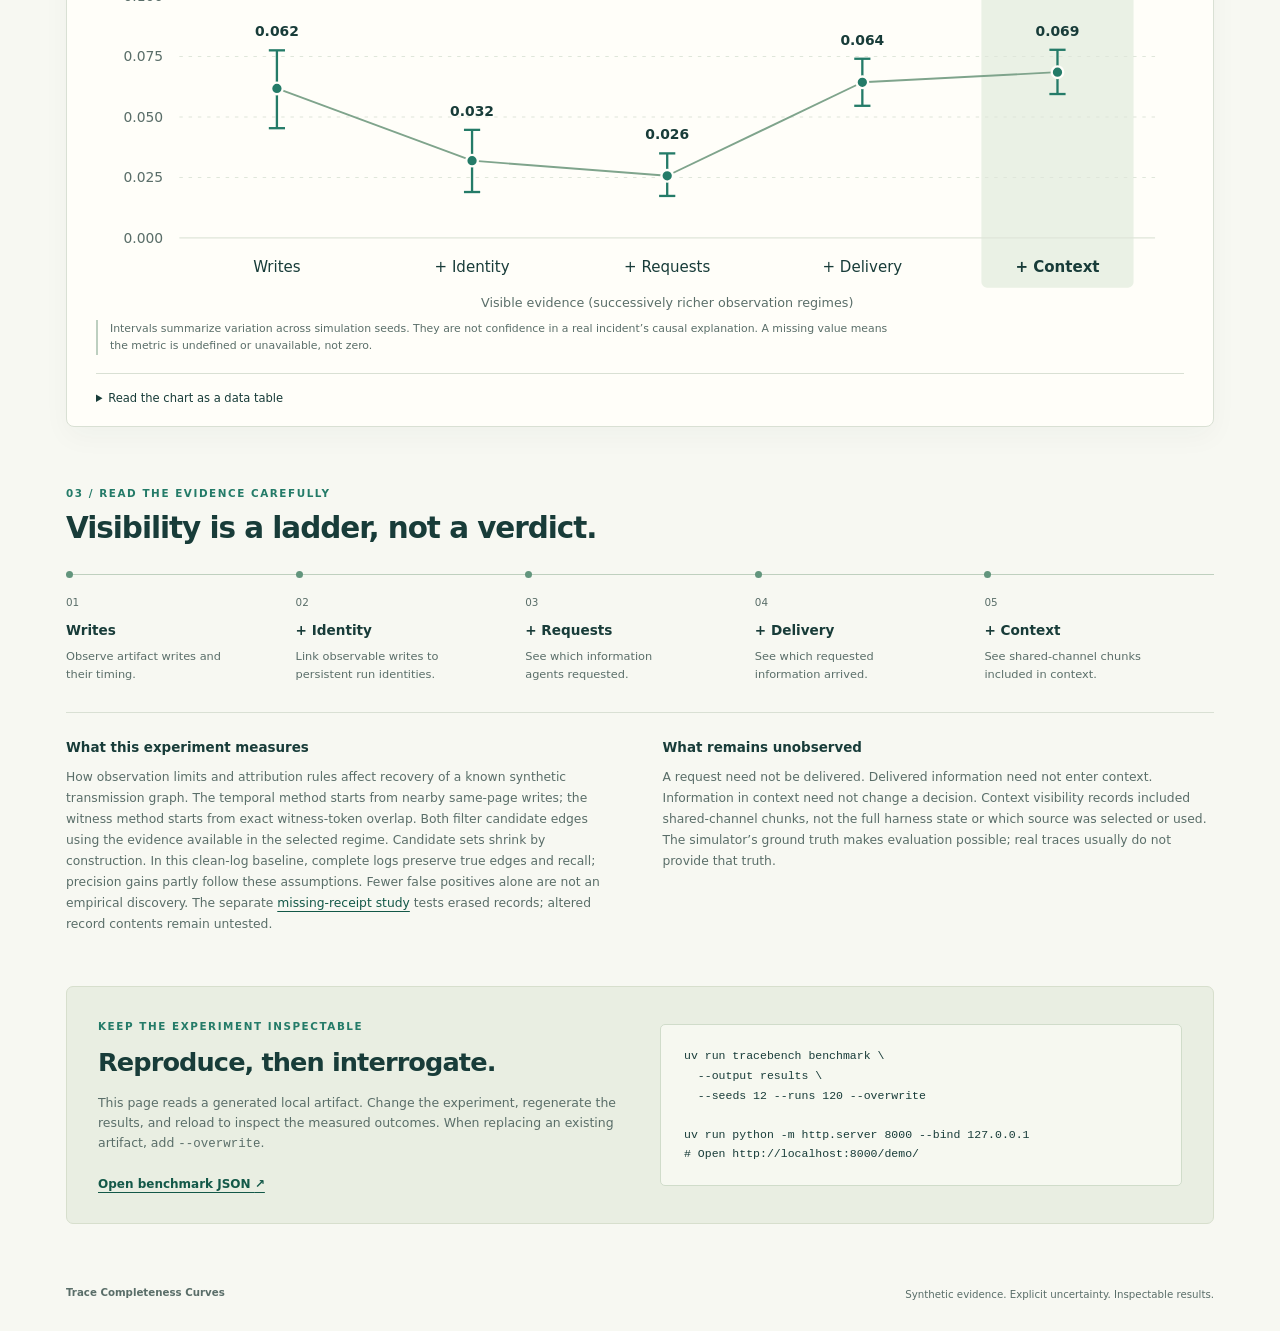
==== commit 38d456a5: "Remove demo and presentation materials" ====
--- a/demo/index.html
+++ b/demo/index.html
@@ -26,7 +26,7 @@
       <nav class="study-links" aria-label="Research synthesis and completed evidence">
         <p class="eyebrow">Connect the evidence</p>
         <ul>
-          <li><a href="../docs/FINAL_SUBMISSION.md">Current research synthesis</a> · <a href="failure_modes.html">Two failure modes demo</a> · <a href="../docs/DEMO_WALKTHROUGH.md">Presentation script</a> · <a href="../docs/REVIEWER_GUIDE.md">Reviewer guide</a>.</li>
+          <li><a href="../docs/FINAL_SUBMISSION.md">Current research synthesis</a> · <a href="../docs/REVIEWER_GUIDE.md">Reviewer guide</a>.</li>
           <li><a href="../studies/investigator_utility/openrouter_v1/results/REPORT.md">Investigator utility</a> · <a href="../studies/evidence_responsiveness/results/REPORT.md">Evidence responsiveness</a> · <a href="../studies/evidence_responsiveness/offline_failure_audit/REPORT.md">Offline failure diagnosis</a>.</li>
           <li><a href="../studies/missing_receipts/results/REPORT.md">Missing-receipt study</a> — paired results for erased delivery and context records.</li>
           <li><a href="../studies/wiki_case_study/REPORT.md">Public-wiki audit</a> — inherited and newly inserted references in 13,403 revisions.</li>
